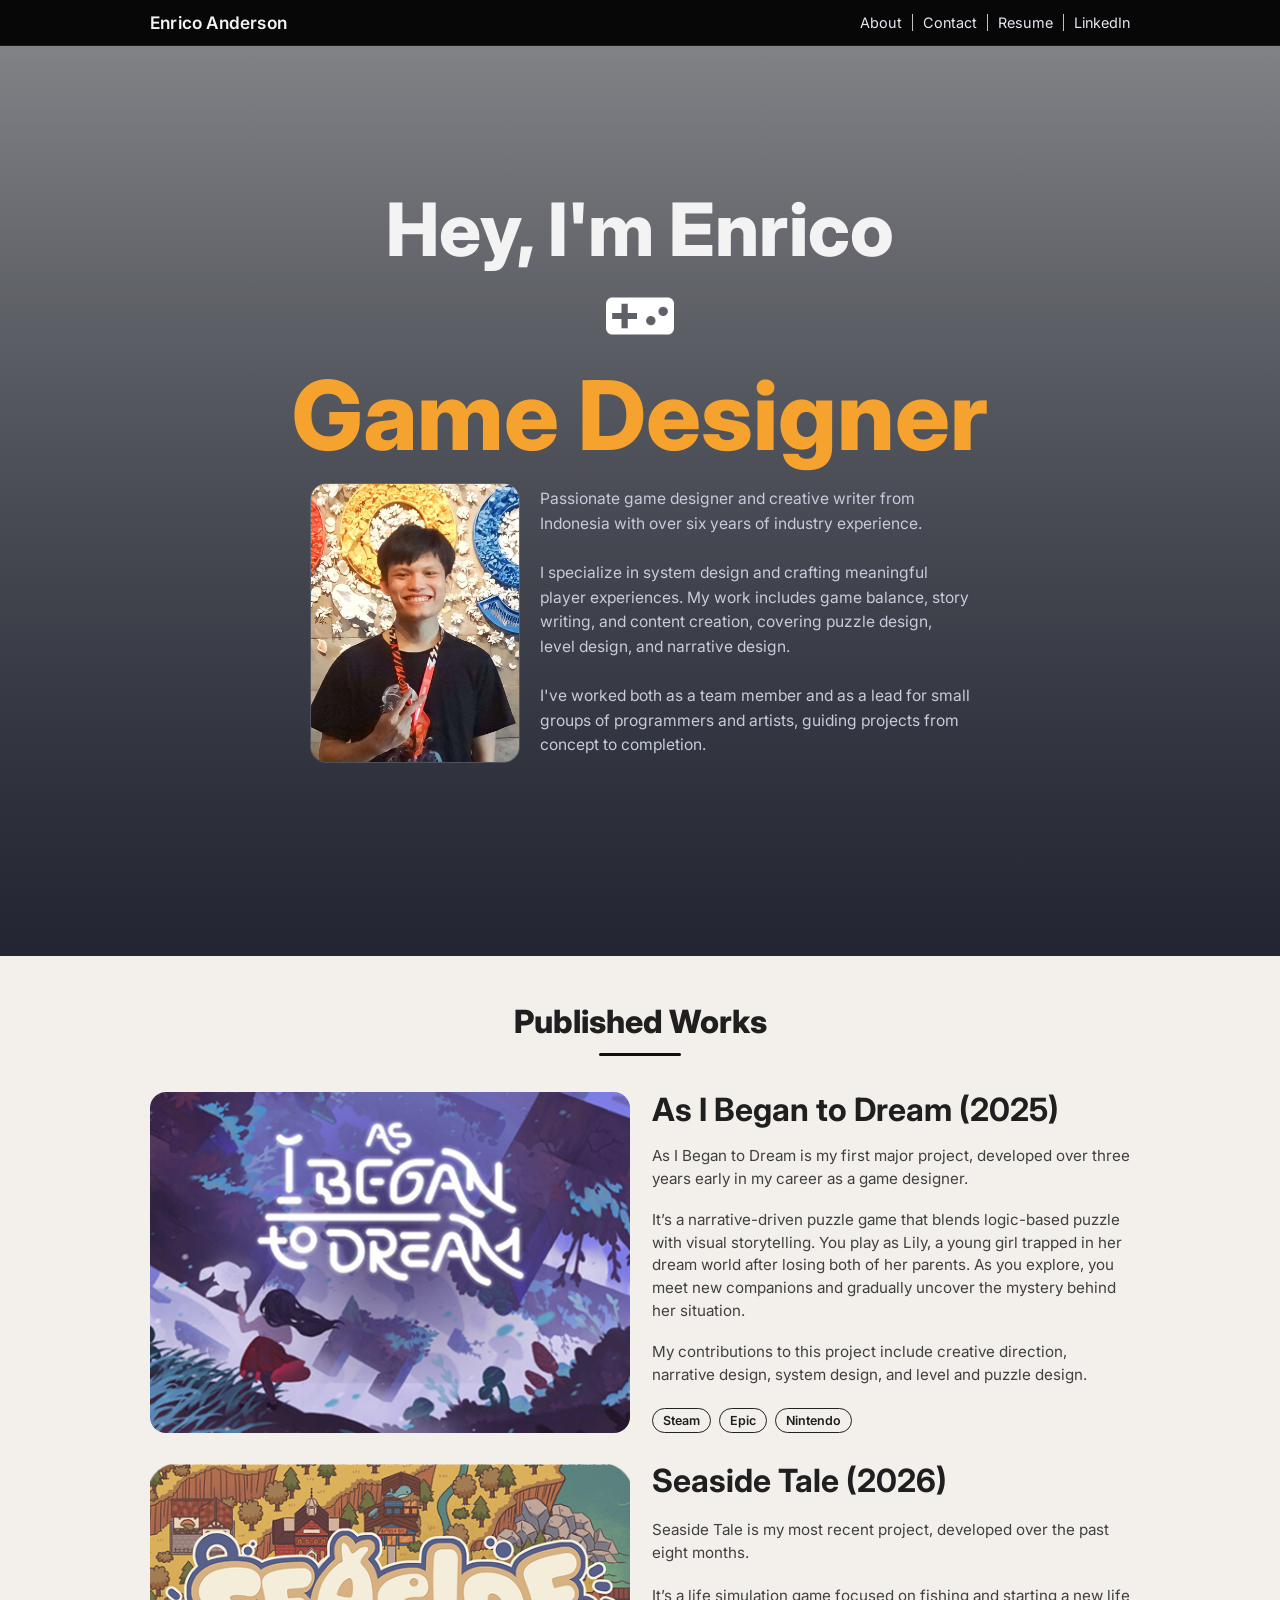
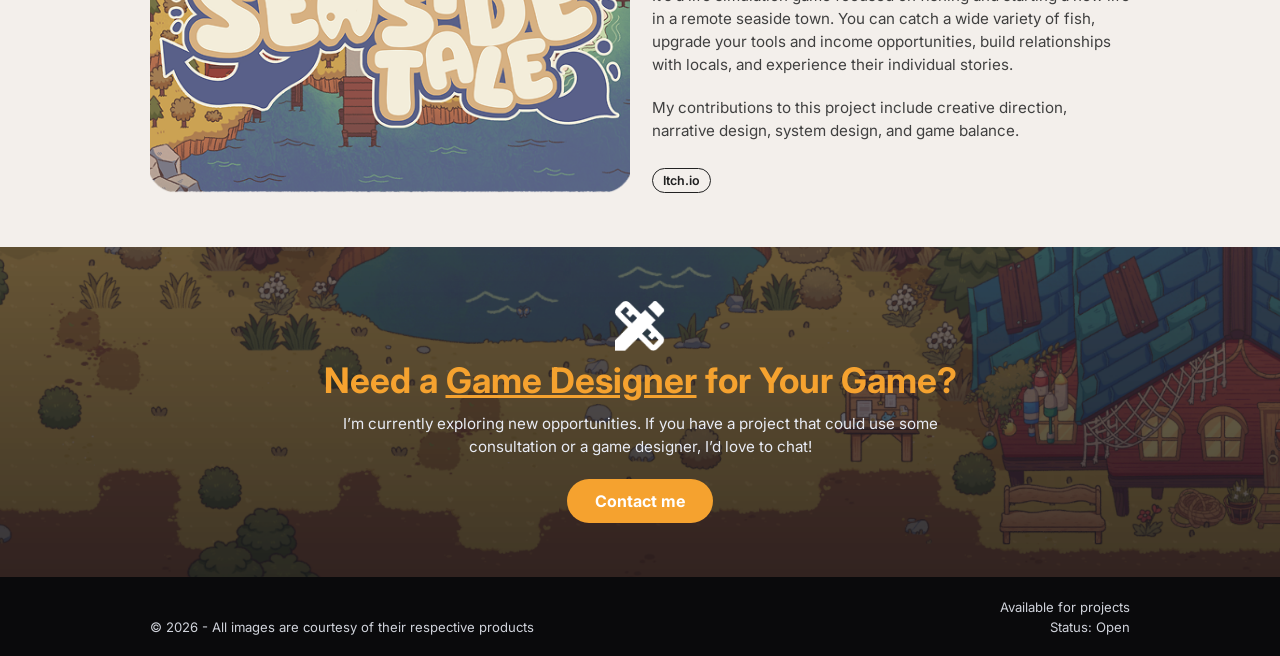
==== index.html @ c15a3f27 "initial commit" ====
<!DOCTYPE html>
<html lang="en">
<head>
  <meta charset="UTF-8">
  <meta name="viewport" content="width=device-width, initial-scale=1.0">
  <title>Enrico Anderson - Game Designer</title>
  <link rel="preconnect" href="https://fonts.googleapis.com">
  <link rel="preconnect" href="https://fonts.gstatic.com" crossorigin>
  <link href="https://fonts.googleapis.com/css2?family=Inter:wght@400;500;600;700;800&display=swap" rel="stylesheet">
  <link rel="stylesheet" href="styles.css">
</head>
<body>
  <header class="hero">
    <div class="hero-overlay"></div>
    <nav class="nav">
      <div class="container nav-inner">
        <a href="#" class="brand">Enrico Anderson</a>
        <ul class="nav-links">
          <li><a href="about.html">About</a></li>
          <li><a href="contact.html">Contact</a></li>
          <li><a href="assets/enrico_resume.pdf" download="">Resume</a></li>
          <li><a href="https://www.linkedin.com/in/enricoanderson2/">LinkedIn</a></li>
        </ul>
      </div>
    </nav>

    <section class="hero-content container" id="landing">
      <div class="hero-text">
        <p class="hero-intro">Hey, I'm Enrico</p>
        <img class="controller" src="assets/Gamepad Icon.png" alt="Gamepad icon">
        <h1>Game Designer</h1>
      </div>
      <div class="hero-profile">
        <img src="assets/profile_image.jpg" alt="Enrico profile photo">
        <p>
          Passionate game designer and creative writer from Indonesia with over six years of industry experience.
          <br>
          <br>
          I specialize in system design and crafting meaningful player experiences. My work includes game balance, story writing, and content creation, covering puzzle design, level design, and narrative design.
          <br>
          <br>
          I've worked both as a team member and as a lead for small groups of programmers and artists, guiding projects from concept to completion.
        </p>
      </div>
    </section>
  </header>

  <main>
    <section class="works" id="about">
      <div class="container">
        <h2>Published Works</h2>
        <div class="section-divider"></div>

        <article class="work-card">
          <a href="#" class="work-image-link" aria-label="View As I Began to Dream project">
            <img src="assets/As I Began to Dream_Cover_image.png" alt="As I Began to Dream cover">
          </a>
          <div class="work-content">
            <h3>As I Began to Dream (2025)</h3>
            <p>
              As I Began to Dream is my first major project, developed over three years early in my career as a game designer.
            </p>
            <p>
              It’s a narrative-driven puzzle game that blends logic-based puzzle with visual storytelling. You play as Lily, a young girl trapped in her dream world after losing both of her parents. As you explore, you meet new companions and gradually uncover the mystery behind her situation.
            </p>
            <p>
              My contributions to this project include creative direction, narrative design, system design, and level and puzzle design.
            </p>
            <div class="badges">
              <a href="https://store.steampowered.com/app/2482180/As_I_Began_to_Dream/" class="badge-link">Steam</a>
              <a href="https://store.epicgames.com/en-US/p/as-i-began-to-dream-2ccb9c" class="badge-link">Epic</a>
              <a href="https://www.nintendo.com/us/store/products/as-i-began-to-dream-switch/" class="badge-link">Nintendo</a>
            </div>
          </div>
        </article>

        <article class="work-card">
          <a href="#" class="work-image-link" aria-label="View Seaside Tale project">
            <img src="assets/Seaside Tale_cover_image.png" alt="Seaside Tale cover">
          </a>
          <div class="work-content">
            <h3>Seaside Tale (2026)</h3>
            <p>
              Seaside Tale is my most recent project, developed over the past eight months.
            </p>
            <p>
              It’s a life simulation game focused on fishing and starting a new life in a remote seaside town. You can catch a wide variety of fish, upgrade your tools and income opportunities, build relationships with locals, and experience their individual stories.
            </p>
            <p>
              My contributions to this project include creative direction, narrative design, system design, and game balance.
            </p>
            <div class="badges">
              <a href="https://strayflux.itch.io/seaside-tale" class="badge-link">Itch.io</a>
            </div>
          </div>
        </article>
      </div>
    </section>

    <section class="cta" id="contact">
      <div class="cta-overlay"></div>
      <div class="container cta-content">
        <img class="cta-icon" src="assets/Design Icon.png" alt="Design icon">
        <h2>Need a <u>Game Designer</u> for Your Game?</h2>
        <p>
          I’m currently exploring new opportunities. If you have a project that could use some consultation or a game designer, I’d love to chat!
        </p>
        <a href="contact.html" class="cta-button">Contact me</a>
      </div>
    </section>
  </main>

  <footer class="footer">
    <div class="container footer-content">
      <p><br>&copy; 2026 - All images are courtesy of their respective products</p>
      <p align="right">Available for projects<br>Status: Open</p>
    </div>
  </footer>
</body>
</html>
---- styles.css ----
:root {
  --bg-dark: #070b18;
  --bg-mid: #0f1731;
  --bg-light: #f3efeb;
  --accent: #f5a22f;
  --text-light: #f3f3f3;
  --text-muted: #c6ccda;
  --text-dark: #1f1f1f;
  --content-width: 980px;
}

* {
  box-sizing: border-box;
}

html,
body {
  margin: 0;
  padding: 0;
  font-family: "Inter", Arial, sans-serif;
  color: var(--text-dark);
  background: #ffffff;
}

a {
  color: inherit;
  text-decoration: none;
}

.container {
  width: min(var(--content-width), 92vw);
  margin-inline: auto;
}

.hero {
  position: relative;
  background: linear-gradient(180deg, rgba(7, 11, 24, 0.363), rgba(7, 11, 24, 0.637)),
    url("assets/Hero_background_landing.gif") center/cover no-repeat;
  color: var(--text-light);
  min-height: 100vh;
  padding-bottom: 56px;
}

.hero-overlay {
  position: absolute;
  inset: 0;
  background: linear-gradient(180deg, rgba(0, 0, 0, 0.178), rgba(7, 11, 24, 0.7));
}

.nav,
.hero-content {
  position: relative;
  z-index: 1;
}

.nav {
  position: sticky;
  top: 0;
  z-index: 20;
  background: rgba(0, 0, 0, 0.95);
  border-bottom: 1px solid rgba(255, 255, 255, 0.08);
}

.nav-inner {
  display: flex;
  justify-content: space-between;
  align-items: center;
  padding: 12px 0;
  font-size: 14.4px;
}

.brand {
  font-size: 1.2em;
  font-weight: 600;
  letter-spacing: 0.2px;
}

.nav-links {
  list-style: none;
  display: flex;
  gap: 10px;
  margin: 0;
  padding: 0;
  color: #e4e7ef;
}

.nav-links a {
  text-decoration: none;
  border-bottom: 1px solid transparent;
  padding-bottom: 2px;
  transition: border-color 0.2s ease;
}

.nav-links a:hover {
  border-bottom-color: #ffffff;
}

.nav-links li + li {
  border-left: 1px solid rgba(255, 255, 255, 0.75);
  padding-left: 10px;
}

.hero-content {
  display: flex;
  flex-direction: column;
  align-items: center;
  justify-content: center;
  gap: 18px;
  min-height: calc(100vh - 46px);
  padding-top: 8px;
}

.hero-text {
  display: flex;
  flex-direction: column;
  align-items: center;
  text-align: center;
}

.hero-intro {
  font-size: clamp(3rem, 6.8vw, 4.6rem);
  font-weight: 800;
  line-height: 1.05;
  margin: 0 0 10px;
}

.controller {
  display: block;
  width: 74px;
  height: auto;
  margin: 0 0 14px;
}

.hero-text h1 {
  margin: 0;
  font-size: clamp(3.6rem, 8.8vw, 6rem);
  color: var(--accent);
  font-weight: 800;
  line-height: 1;
}

.hero-profile {
  display: grid;
  grid-template-columns: 210px minmax(0, 430px);
  gap: 20px;
  align-items: center;
  justify-content: center;
  max-width: 700px;
  margin-top: 2px;
}

.hero-profile img {
  width: 210px;
  height: 280px;
  aspect-ratio: 1 / 1;
  border-radius: 16px;
  object-fit: cover;
  border: 1px solid rgba(255, 255, 255, 0.15);
}

.hero-profile p {
  margin: 0;
  max-width: 430px;
  font-size: 15.6px;
  line-height: 1.58;
  color: var(--text-muted);
}

.works {
  background: var(--bg-light);
  padding: 46px 0 54px;
}

.works h2 {
  text-align: center;
  margin: 0;
  font-size: 2rem;
  font-weight: 800;
}

.section-divider {
  width: 82px;
  height: 3px;
  border-radius: 999px;
  margin: 12px auto 36px;
  background: #101010;
}

.section-divider-white {
  width: 82px;
  height: 3px;
  border-radius: 999px;
  margin: 12px auto 36px;
  background: #ffffff;
}

.work-card {
  display: grid;
  grid-template-columns: minmax(220px, 480px) 1fr;
  gap: 22px;
  align-items: stretch;
  margin-bottom: 30px;
}

.work-card:last-child {
  margin-bottom: 0;
}

.work-image-link {
  display: block;
  height: 100%;
}

.work-card img {
  width: 100%;
  height: 100%;
  min-height: 280px;
  border-radius: 16px;
  object-fit: cover;
}

.work-content {
  display: flex;
  flex-direction: column;
  justify-content: space-between;
  gap: 8px;
  min-height: 100%;
}

.work-content h3 {
  margin: 0 0 10px;
  font-size: 2rem;
  line-height: 1.1;
}

.work-content p {
  margin: 0 0 10px;
  font-size: 0.95rem;
  line-height: 1.5;
  color: #404040;
}

.badges {
  display: flex;
  flex-wrap: wrap;
  gap: 8px;
  margin-top: 4px;
}

.badge-link {
  display: inline-block;
  border: 1px solid #222;
  border-radius: 999px;
  padding: 4px 10px;
  font-size: 0.78rem;
  font-weight: 600;
  transition: background-color 0.18s ease, color 0.18s ease, border-color 0.18s ease;
}

.badge-link:hover {
  background: #171717;
  color: #ffffff;
  border-color: #171717;
}

.cta {
  position: relative;
  background: linear-gradient(180deg, rgba(0, 0, 0, 0.384), rgba(0, 0, 0, 0.63)),
    url("assets/Need_a_designer_icon.png") center/cover no-repeat;
  color: #fff;
}

.cta-overlay {
  position: absolute;
  inset: 0;
  background: rgba(15, 23, 49, 0.28);
}

.cta-content {
  position: relative;
  z-index: 1;
  text-align: center;
  padding: 54px 0;
}

.cta-icon {
  display: block;
  width: 50px;
  height: auto;
  margin: 0 auto 8px;
}

.cta h2 {
  margin: 0 0 12px;
  font-size: clamp(1.5rem, 4vw, 2.2rem);
  color: var(--accent);
}

.cta p {
  max-width: 640px;
  margin: 0 auto 20px;
  line-height: 1.5;
  font-size: 0.95rem;
  color: #e9ecf5;
}

.cta-button {
  display: inline-block;
  background: var(--accent);
  color: #ffffff;
  font-weight: 700;
  border-radius: 999px;
  padding: 12px 28px;
}

.footer {
  background: #0a0a0c;
  color: #d0d3db;
  padding: 20px 0 18px;
  font-size: 0.82rem;
}

.footer-content {
  display: flex;
  justify-content: space-between;
  gap: 20px;
}

.footer p {
  margin: 0;
  line-height: 1.55;
}

/* About page */
.about-hero {
  position: relative;
  overflow: visible;
  background: linear-gradient(180deg, rgba(7, 11, 24, 0.35), rgba(7, 11, 24, 0.7)),
    url("assets/Hero_background_about.gif") center/cover no-repeat;
  color: var(--text-light);
  min-height: 92vh;
  padding-bottom: 58px;
}

.about-bg-shapes {
  display: none;
}

.about-intro {
  position: relative;
  z-index: 1;
  min-height: calc(92vh - 46px);
  display: flex;
  flex-direction: column;
  justify-content: center;
  padding: 80px 0 34px;
}

.about-intro h1 {
  margin: 0 0 18px;
  text-align: center;
  font-size: clamp(2.4rem, 5.5vw, 3.8rem);
  line-height: 1;
  font-weight: 800;
  color: var(--text-light);
}

.about-story-card {
  background: transparent;
  border: 0;
  border-radius: 0;
  padding: 0;
  display: grid;
  grid-template-columns: 240px minmax(0, 1fr);
  gap: 24px;
  align-items: start;
  justify-content: start;
  width: 100%;
  margin: 0 auto;
}

.about-story-card img {
  width: 240px;
  height: 320px;
  border-radius: 14px;
  border: 1px solid rgba(255, 255, 255, 0.12);
  object-fit: cover;
  justify-self: center;
}

.about-story-card h2 {
  margin: 0 0 8px;
  font-size: 2rem;
}

.about-story-card p {
  margin: 0 0 10px;
  color: var(--text-muted);
  line-height: 1.62;
  font-size: 1.06rem;
  max-width: 100%;
}

.about-story-btn {
  padding: 9px 18px;
  font-size: 0.86rem;
}

.skills-showcase {
  background: var(--bg-light);
  padding: 34px 0 40px;
}

.skills-showcase h2,
.samples h2,
.tools-strip h2 {
  text-align: center;
  margin: 0 0 16px;
  font-size: 2rem;
  font-weight: 800;
}

.skills-grid {
  display: grid;
  grid-template-columns: repeat(4, minmax(0, 1fr));
  grid-template-areas:
    "system system player player"
    "creative creative creative docs"
    "balance balance leadership docs";
  grid-auto-rows: minmax(120px, auto);
  gap: 12px;
}

.skill-card {
  color: #fff;
  border-radius: 10px;
  padding: 16px 16px;
  min-height: 120px;
}

.skill-card h3 {
  margin: 0 0 10px;
  font-size: 2rem;
  line-height: 1.05;
}

.skill-card p {
  margin: 0 0 8px;
  font-size: 0.95rem;
  line-height: 1.45;
  color: rgba(255, 255, 255, 0.93);
}

.skill-card p:last-child {
  margin-bottom: 0;
}

.skill-system { grid-area: system; min-height: 230px; }
.skill-player { grid-area: player; min-height: 230px; }
.skill-creative { grid-area: creative; min-height: 150px; }
.skill-docs { grid-area: docs; min-height: 310px; }
.skill-balance { grid-area: balance; min-height: 150px; }
.skill-leadership { grid-area: leadership; min-height: 150px; }

.skill-card.orange { background: #dd6c2e; }
.skill-card.magenta { background: #cf1b70; }
.skill-card.teal { background: #3299a2; }
.skill-card.purple { background: #7a54b2; }
.skill-card.red { background: #b2263f; }
.skill-card.pink { background: #c65ca7; }

.tools-strip {
  background: #222327;
  color: #f4f6fb;
  padding: 30px 0 34px;
  text-align: center;
}

.tools-strip p {
  margin: 0;
  letter-spacing: 0.5px;
  color: #d7dce8;
}

.tools-icons {
  display: flex;
  justify-content: center;
  align-items: center;
  width: 100%;
  gap: 20px;
  flex-wrap: wrap;
}

.tools-icons img {
  height: clamp(34px, 4vw, 54px);
  max-width: 18vw;
  width: auto;
  object-fit: contain;
  filter: brightness(0) invert(1);
  opacity: 0.95;
}

.sample-item {
  position: relative;
}

.sample-item img {
  transition: transform 0.25s ease, box-shadow 0.25s ease;
}

.sample-item:hover {
  z-index: 10;
}

.sample-item:hover img {
  transform: scale(2.5);
  box-shadow: 0 20px 40px rgba(0,0,0,0.4);
}

.about-cta .cta-content {
  max-width: 900px;
  padding: 50px 0 56px;
}

.about-cta h2 {
  font-size: clamp(1.4rem, 3.4vw, 2rem);
  margin-bottom: 12px;
}

.about-cta p {
  max-width: 700px;
  margin-bottom: 22px;
}

.consultation-bg {
  background: linear-gradient(180deg, rgba(0, 0, 0, 0.384), rgba(0, 0, 0, 0.63)),
    url("assets/consultation.png") center/cover no-repeat;
}

.samples {
  background: #f7f5f2;
  padding: 32px 0 42px;
}

.sample-group {
  margin-top: 12px;
}

.sample-group h3 {
  text-align: center;
  margin: 0 0 12px;
  font-size: 1.2rem;
}

.sample-grid {
  display: grid;
  grid-template-columns: repeat(3, minmax(0, 1fr));
  gap: 10px;
}

.sample-grid img {
  width: 100%;
  aspect-ratio: 16 / 9;
  object-fit: cover;
  border-radius: 8px;
  border: 1px solid rgba(16, 16, 16, 0.1);
}

/* Contact page */
.contact-hero {
  position: relative;
  background: linear-gradient(180deg, rgba(7, 11, 24, 0.35), rgba(7, 11, 24, 0.7)),
    url("assets/Hero_background_contact.gif") center/cover no-repeat;
  color: var(--text-light);
  height: 100vh;
  padding-bottom: 0;
  display: flex;
  flex-direction: column;
}

.contact-hero .nav {
  position: relative;
  z-index: 20;
}

.contact-content {
  position: relative;
  z-index: 1;
  flex: 1;
  display: flex;
  flex-direction: column;
  justify-content: center;
  align-items: center;
  padding: 40px 0 20px;
  text-align: center;
}

.contact-content h1 {
  margin: 0 0 12px;
  font-size: clamp(2.8rem, 6vw, 4rem);
  line-height: 1;
  font-weight: 800;
  color: var(--text-light);
}

.contact-tagline {
  margin: 0 0 32px;
  font-size: clamp(1.1rem, 2.5vw, 1.6rem);
  color: var(--text-light);
  font-weight: 400;
}

.contact-tagline .highlight {
  color: var(--accent);
  font-weight: 600;
}

.contact-info {
  display: flex;
  flex-direction: column;
  gap: 22px;
  align-items: flex-start;
  max-width: 520px;
  width: 100%;
  padding-left: 0;
}

.contact-item {
  display: flex;
  align-items: center;
  gap: 20px;
  font-size: clamp(0.95rem, 2vw, 1.25rem);
  color: var(--text-light);
  width: 100%;
}

.contact-icon {
  width: 40px;
  height: 40px;
  object-fit: contain;
  filter: brightness(0) invert(1);
  flex-shrink: 0;
}

.contact-footer {
  position: relative;
  z-index: 1;
  margin-top: auto;
}

@media (max-width: 960px) {
  .hero-content {
    min-height: calc(100vh - 58px);
    gap: 18px;
  }

  .work-content h3 {
    font-size: 1.7rem;
  }

  .skills-grid {
    grid-template-columns: repeat(2, minmax(0, 1fr));
    grid-template-areas:
      "system player"
      "creative creative"
      "balance docs"
      "leadership docs";
  }

  .skill-card h3 {
    font-size: 1.7rem;
  }
}

@media (max-width: 720px) {
  .nav-inner {
    flex-direction: column;
    gap: 12px;
    align-items: flex-start;
    padding: 10px 0;
  }

  .nav-links li + li {
    border-left: 0;
    padding-left: 0;
  }

  .nav-links {
    flex-wrap: wrap;
    gap: 12px;
  }

  .hero {
    padding-bottom: 40px;
  }

  .hero-content {
    min-height: calc(100vh - 94px);
  }

  .hero-profile {
    grid-template-columns: 1fr;
  }

  .about-story-card {
    grid-template-columns: 1fr;
    justify-items: center;
    gap: 14px;
  }

  .about-story-card img {
    width: 170px;
    height: 230px;
  }

  .work-card {
    grid-template-columns: 1fr;
    gap: 14px;
  }

  .work-card img {
    height: auto;
    min-height: 0;
    aspect-ratio: 16 / 9;
  }

  .works {
    padding: 36px 0 44px;
  }

  .works h2 {
    font-size: 1.7rem;
  }

  .work-content h3 {
    font-size: 1.4rem;
  }

  .skills-grid,
  .sample-grid {
    grid-template-columns: 1fr;
  }

  .skills-grid {
    grid-template-areas:
      "system"
      "player"
      "creative"
      "docs"
      "balance"
      "leadership";
    gap: 10px;
  }

  .skill-card {
    min-height: 0;
  }

  .skill-card h3 {
    font-size: 1.45rem;
  }

  .tools-icons {
    gap: 12px;
  }

  .tools-icons img {
    height: clamp(28px, 7vw, 36px);
    max-width: 28vw;
  }

  .footer-content {
    flex-direction: column;
  }

  .contact-hero {
    height: 100vh;
  }

  .contact-content {
    padding: 30px 0 15px;
  }

  .contact-info {
    gap: 18px;
    padding-left: 0;
  }

  .contact-item {
    gap: 15px;
    font-size: 0.9rem;
  }

  .contact-icon {
    width: 34px;
    height: 34px;
  }
}
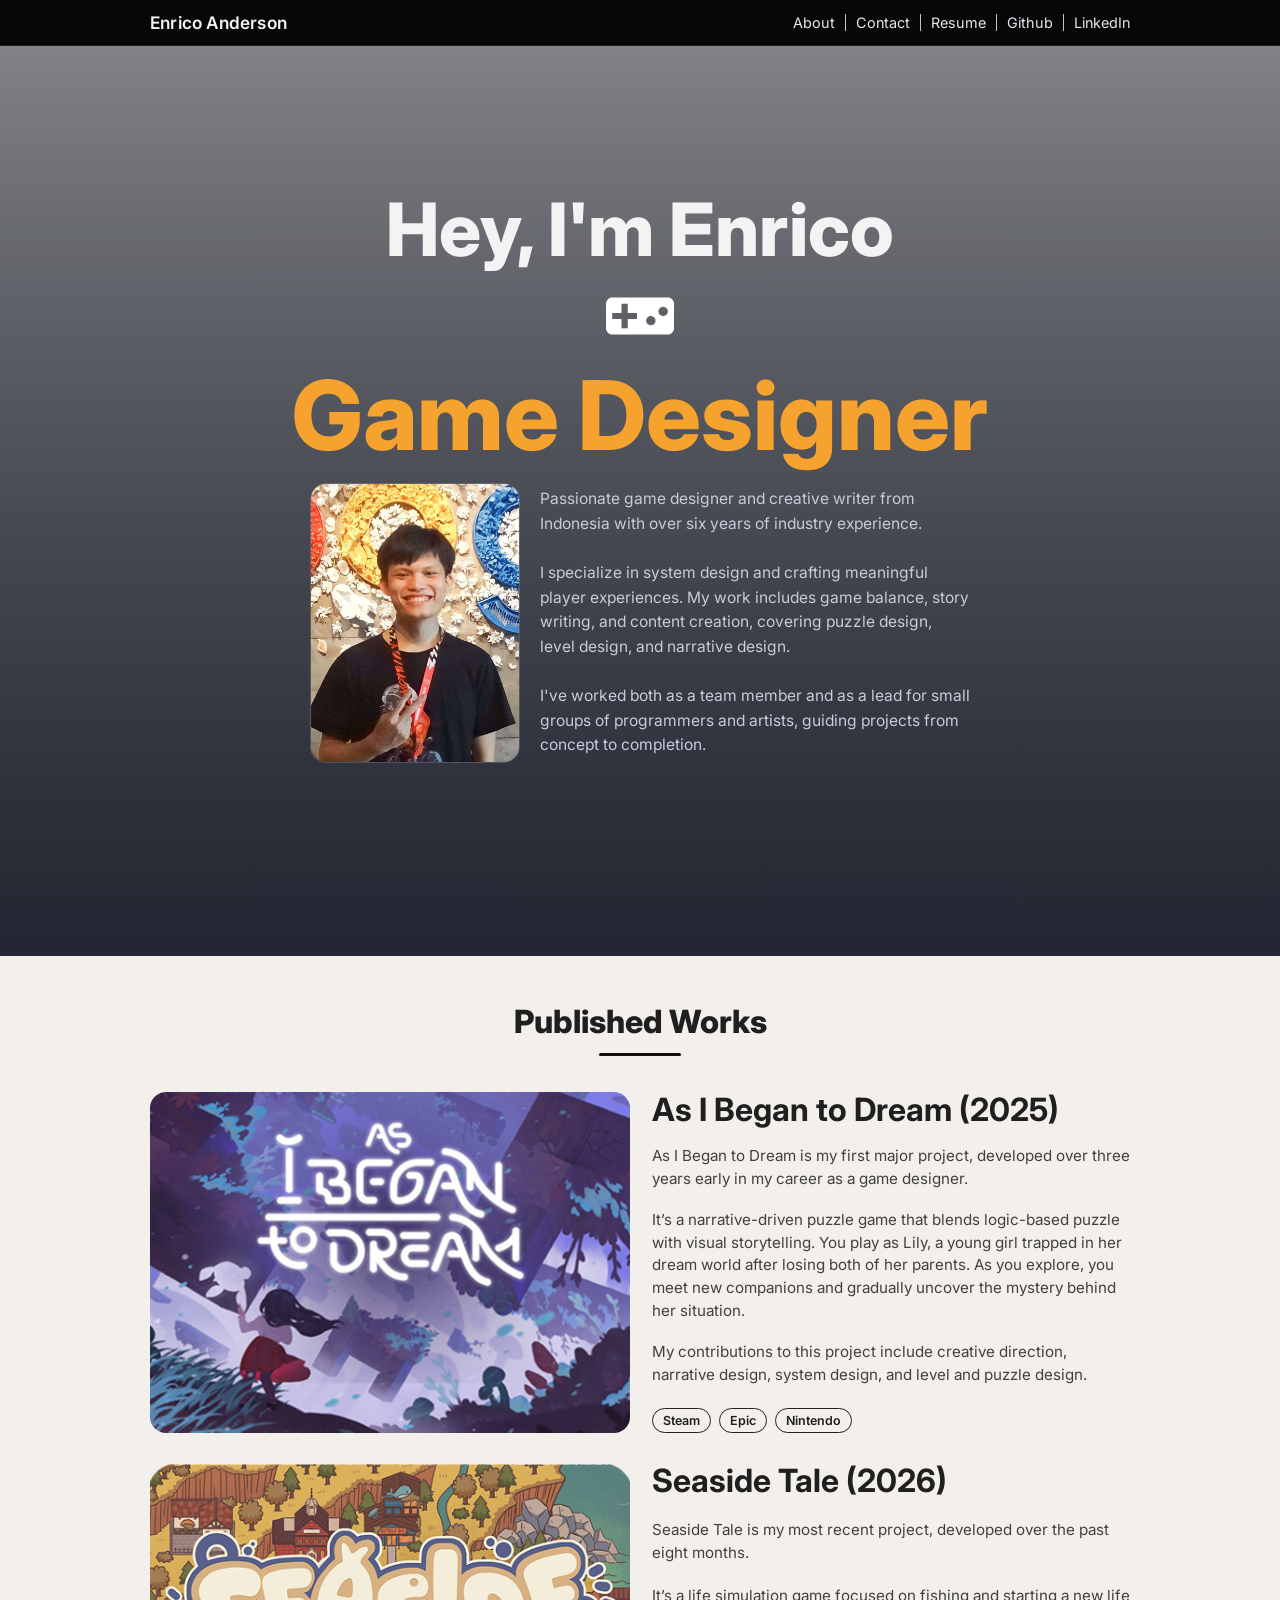
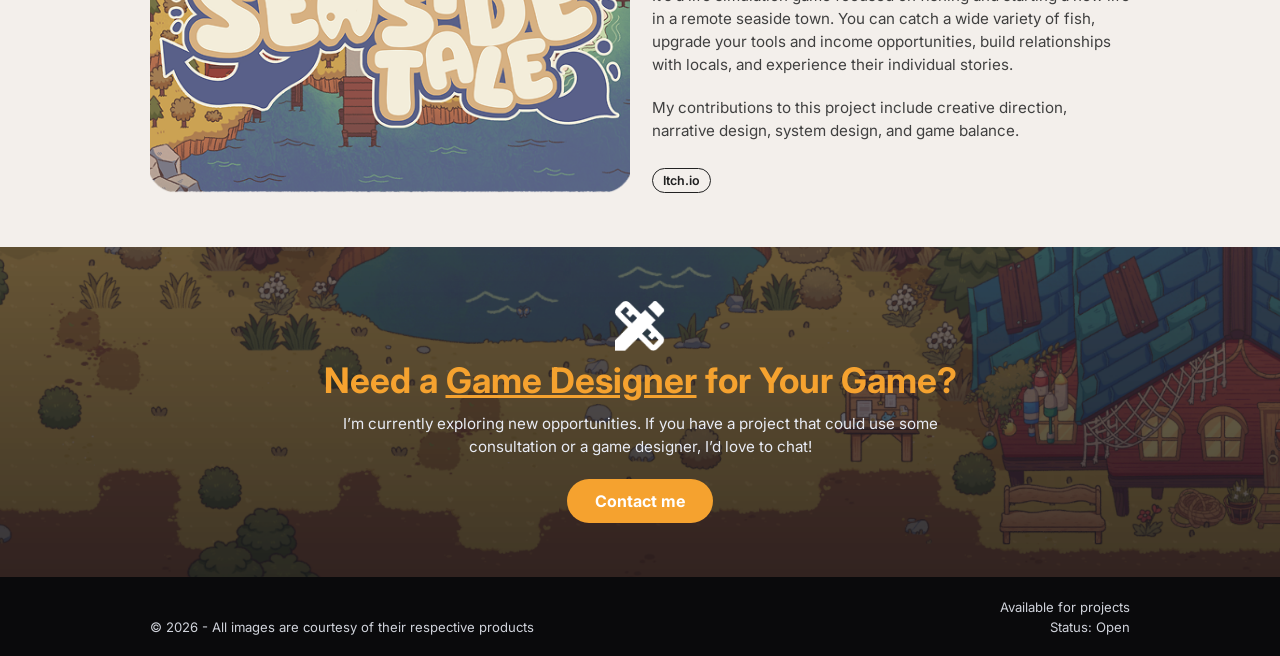
==== commit da88fba0: "add github link" ====
--- a/index.html
+++ b/index.html
@@ -14,11 +14,12 @@
     <div class="hero-overlay"></div>
     <nav class="nav">
       <div class="container nav-inner">
-        <a href="#" class="brand">Enrico Anderson</a>
+        <a href="./" class="brand">Enrico Anderson</a>
         <ul class="nav-links">
-          <li><a href="about.html">About</a></li>
-          <li><a href="contact.html">Contact</a></li>
-          <li><a href="assets/enrico_resume.pdf" download="">Resume</a></li>
+          <li><a href="./about">About</a></li>
+          <li><a href="./contact">Contact</a></li>
+          <li><a href="assets/enrico_resume.pdf" download>Resume</a></li>
+          <li><a href="https://github.com/EnricoAnderson">Github</a></li>
           <li><a href="https://www.linkedin.com/in/enricoanderson2/">LinkedIn</a></li>
         </ul>
       </div>
@@ -105,7 +106,7 @@
         <p>
           I’m currently exploring new opportunities. If you have a project that could use some consultation or a game designer, I’d love to chat!
         </p>
-        <a href="contact.html" class="cta-button">Contact me</a>
+        <a href="./contact" class="cta-button">Contact me</a>
       </div>
     </section>
   </main>
